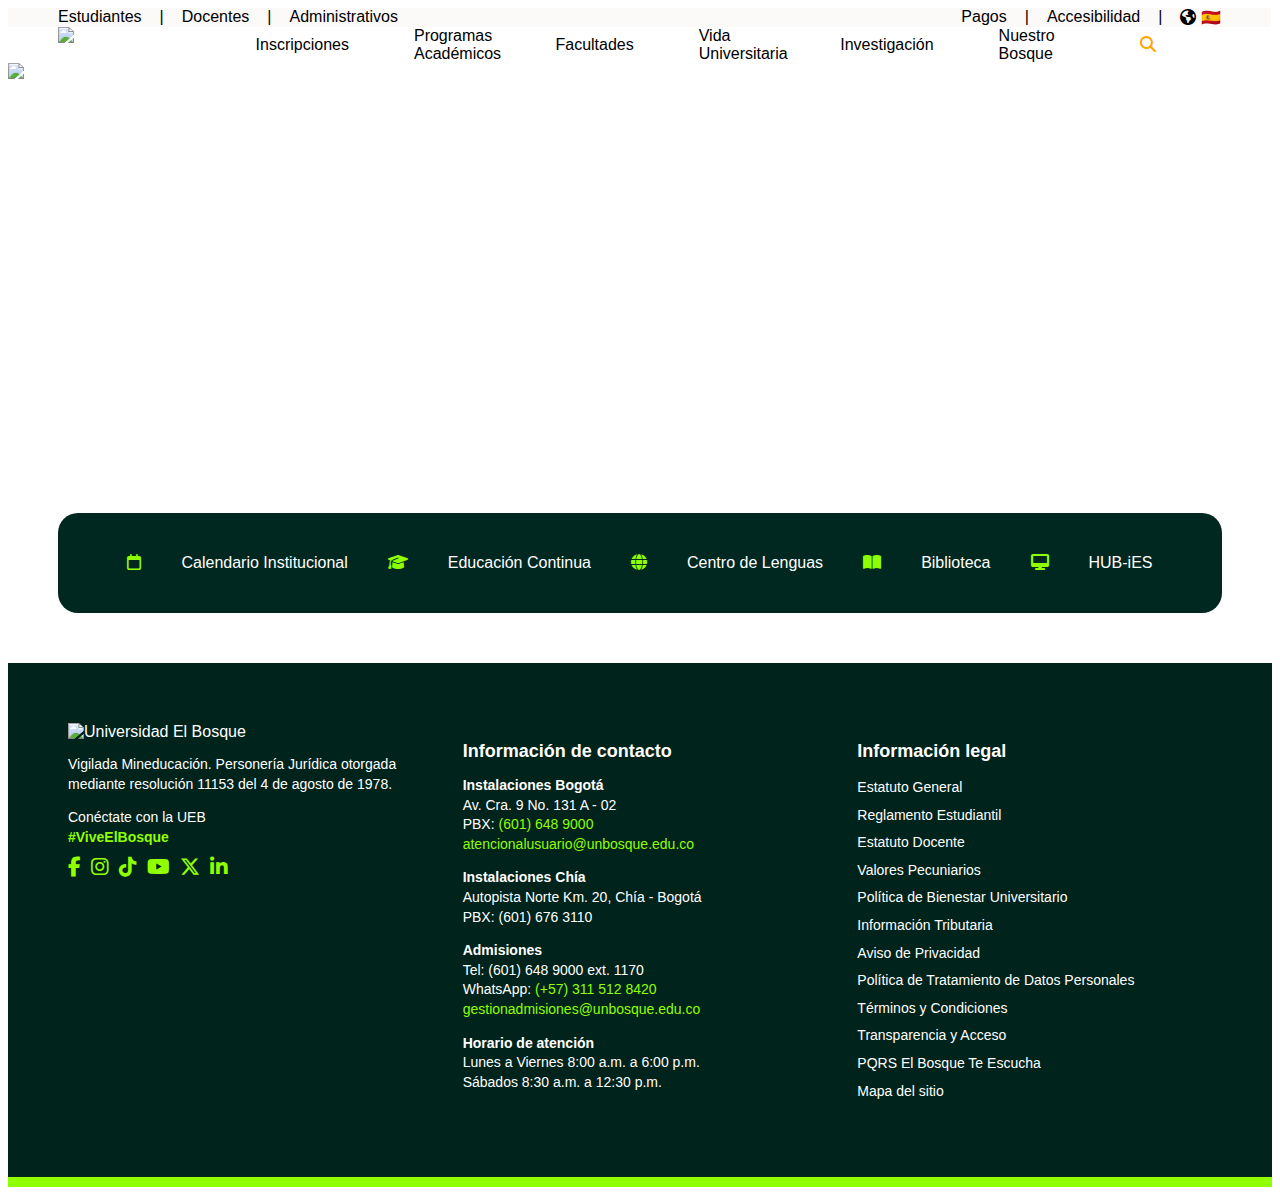
==== Inscripciones.html @ 44167627 "4" ====
<!DOCTYPE html>
<html lang="en">
<head>
    <meta charset="UTF-8">
    <meta name="viewport" content="width=device-width, initial-scale=1.0">
    <title>UNIVERSIDAD EL BOSQUE</title>
    <link rel="stylesheet" href="Estilos.css">
    <link rel="stylesheet" href="https://cdnjs.cloudflare.com/ajax/libs/font-awesome/6.5.0/css/all.min.css">
</head>
<style>
    *{
        font-family: Helvetica, sans-serif;
    }
</style>
<body>
    <div class="flex" style="width: 92%; padding: 0 50px 0 50px; justify-content: space-between; background-color: rgb(252, 249, 249);">
        <div style="display: flex; gap: 18px;">
            <div>Estudiantes</div> |
            <div>Docentes</div> |
            <div>Administrativos</div> 
        </div>
        <div class="flex" style="gap: 18px;">   
            <div>Pagos</div> |
            <div>Accesibilidad</div> |
            <div> <i class="fa-solid fa-earth-americas icono" onclick="toggleMenu()"></i> 🇪🇸
                <div class="menu-idioma" id="menuIdioma">
                    <a href="#">English</a>
                    <a href="#">Français</a>
                  </div>
            </div>
        </div>
    </div>
    <div class="flex" style="padding: 0 50px 0 50px;">
        <div style="width: 18%;">
            <img src="https://artemisa.unbosque.edu.co/serviciosacademicos/consulta/educacioncontinuada/certificadodiploma/assets/imgs/logoUniversidadElBosque.png" width="100%">
        </div>
        <div class="flex" style="padding: 0 10px 0 12px; gap: 65px; align-items: center;">
            <div>Inscripciones</div>
            <a href="Inscripciones.html" class="nav">Programas Académicos</a>
            <div>Facultades</div>
            <div class="nav">Vida Universitaria</div>
            <div>Investigación</div>
            <div class="nav">Nuestro Bosque</div>
            <div class="icon-search"><i class="fa-solid fa-magnifying-glass"></i></div>
        </div>
    </div>
    <div class="flex" style="height: 400px;">
        <img src="https://www.unbosque.edu.co/sites/default/files/2025-03/Banner-home%20normal%201140x450.png" width="100%">
    </div>
    <div style="padding: 50px 50px 50px 50px;">
        <div class="flex" style="border-radius: 20px; background-color: rgb(1, 40, 32); gap: 40px; height: 100px; justify-content: center; align-items: center;
        color: white;">
            <div><i style="color: rgb(144, 255, 0);" class="fa-regular fa-calendar"></i></div>
            <div>Calendario Institucional</div>
            <div><i style="color: rgb(144, 255, 0);" class="fa-solid fa-graduation-cap"></i></div>
            <div>Educación Continua</div>
            <div><i style="color: rgb(144, 255, 0);" class="fa-solid fa-globe"></i></div>
            <div>Centro de Lenguas</div>
            <div><i style="color: rgb(144, 255, 0);" class="fa-solid fa-book-open"></i></div>
            <div>Biblioteca</div>
            <div><i style="color: rgb(144, 255, 0);" class="fa-solid fa-desktop"></i></div>
            <div>HUB-iES</div>
        </div>
    </div>
    
    <script>
        function toggleMenu() {
          var menu = document.getElementById("menuIdioma");
          menu.style.display = menu.style.display === "block" ? "none" : "block";
        }
    
        document.addEventListener("click", function(event) {
          const icono = document.querySelector(".icono");
          const menu = document.getElementById("menuIdioma");
          if (!icono.contains(event.target) && !menu.contains(event.target)) {
            menu.style.display = "none";
          }
        });
    </script>
    <footer class="footer-ueb">
        <div class="footer-col logo">
          <img src="https://www.unbosque.edu.co/sites/default/files/2024-09/logo-footer.svg" alt="Universidad El Bosque" />
          <p>Vigilada Mineducación. Personería Jurídica otorgada mediante resolución 11153 del 4 de agosto de 1978.</p>
          <p>Conéctate con la UEB<br><span class="hashtag">#ViveElBosque</span></p>
          <div class="social-icons">
            <i class="fab fa-facebook-f"></i>
            <i class="fab fa-instagram"></i>
            <i class="fab fa-tiktok"></i>
            <i class="fab fa-youtube"></i>
            <i class="fab fa-x-twitter"></i>
            <i class="fab fa-linkedin-in"></i>
          </div>
        </div>
      
        <div class="footer-col contacto">
          <h3>Información de contacto</h3>
          <p><strong>Instalaciones Bogotá</strong><br>
          Av. Cra. 9 No. 131 A - 02<br>
          PBX: <span class="verde">(601) 648 9000</span><br>
          <span class="verde">atencionalusuario@unbosque.edu.co</span></p>
      
          <p><strong>Instalaciones Chía</strong><br>
          Autopista Norte Km. 20, Chía - Bogotá<br>
          PBX: (601) 676 3110</p>
      
          <p><strong>Admisiones</strong><br>
          Tel: (601) 648 9000 ext. 1170<br>
          WhatsApp: <span class="verde">(+57) 311 512 8420</span><br>
          <span class="verde">gestionadmisiones@unbosque.edu.co</span></p>
      
          <p><strong>Horario de atención</strong><br>
          Lunes a Viernes 8:00 a.m. a 6:00 p.m.<br>
          Sábados 8:30 a.m. a 12:30 p.m.</p>
        </div>
      
        <div class="footer-col legal">
          <h3>Información legal</h3>
          <ul>
            <li>Estatuto General</li>
            <li>Reglamento Estudiantil</li>
            <li>Estatuto Docente</li>
            <li>Valores Pecuniarios</li>
            <li>Política de Bienestar Universitario</li>
            <li>Información Tributaria</li>
            <li>Aviso de Privacidad</li>
            <li>Política de Tratamiento de Datos Personales</li>
            <li>Términos y Condiciones</li>
            <li>Transparencia y Acceso</li>
            <li>PQRS El Bosque Te Escucha</li>
            <li>Mapa del sitio</li>
          </ul>
        </div>
    </footer>
    <div style="background-color: rgb(144, 255, 0); width: 100%; height: 10px;"></div>
</body>
</html>
---- Estilos.css ----
.menu-idioma {
    display: none;
    position: absolute;
    background-color: white;
    border: 1px solid #ddd;
    box-shadow: 0px 8px 16px rgba(0,0,0,0.2);
    padding: 10px;
    z-index: 1;
    border-radius: 8px;
}

.menu-idioma a {
    display: block;
    padding: 5px 10px;
    text-decoration: none;
    color: black;
}

.menu-idioma a:hover {
    background-color: #f1f1f1;
}
.nav{
    flex-wrap: wrap;
    width: 8%;
    text-decoration: none; 
    color: black;
}
.icon-search{
    color: orange;
}

.flex{
    display: flex; 
}

.footer-ueb {
    display: flex;
    justify-content: space-between;
    flex-wrap: wrap;
    background-color: #00231b;
    color: white;
    padding: 40px;
    font-family: Arial, sans-serif;
}
  
.footer-col {
    flex: 1;
    min-width: 280px;
    margin: 20px;
}
  
.footer-col h3 {
    font-size: 18px;
    margin-bottom: 10px;
}
  
.footer-col p,
.footer-col li {
    font-size: 14px;
    margin-bottom: 8px;
    line-height: 1.4;
}
  
.footer-col ul {
    list-style: none;
    padding: 0;
}
  
.footer-col .verde {
    color: rgb(144, 255, 0);
}
  
.footer-col .hashtag {
    color: rgb(144, 255, 0);
    font-weight: bold;
}
  
.social-icons {
    display: flex;
    gap: 10px;
    margin-top: 10px;
}
  
.social-icons i {
    font-size: 20px;
    color: rgb(144, 255, 0);
    cursor: pointer;
}
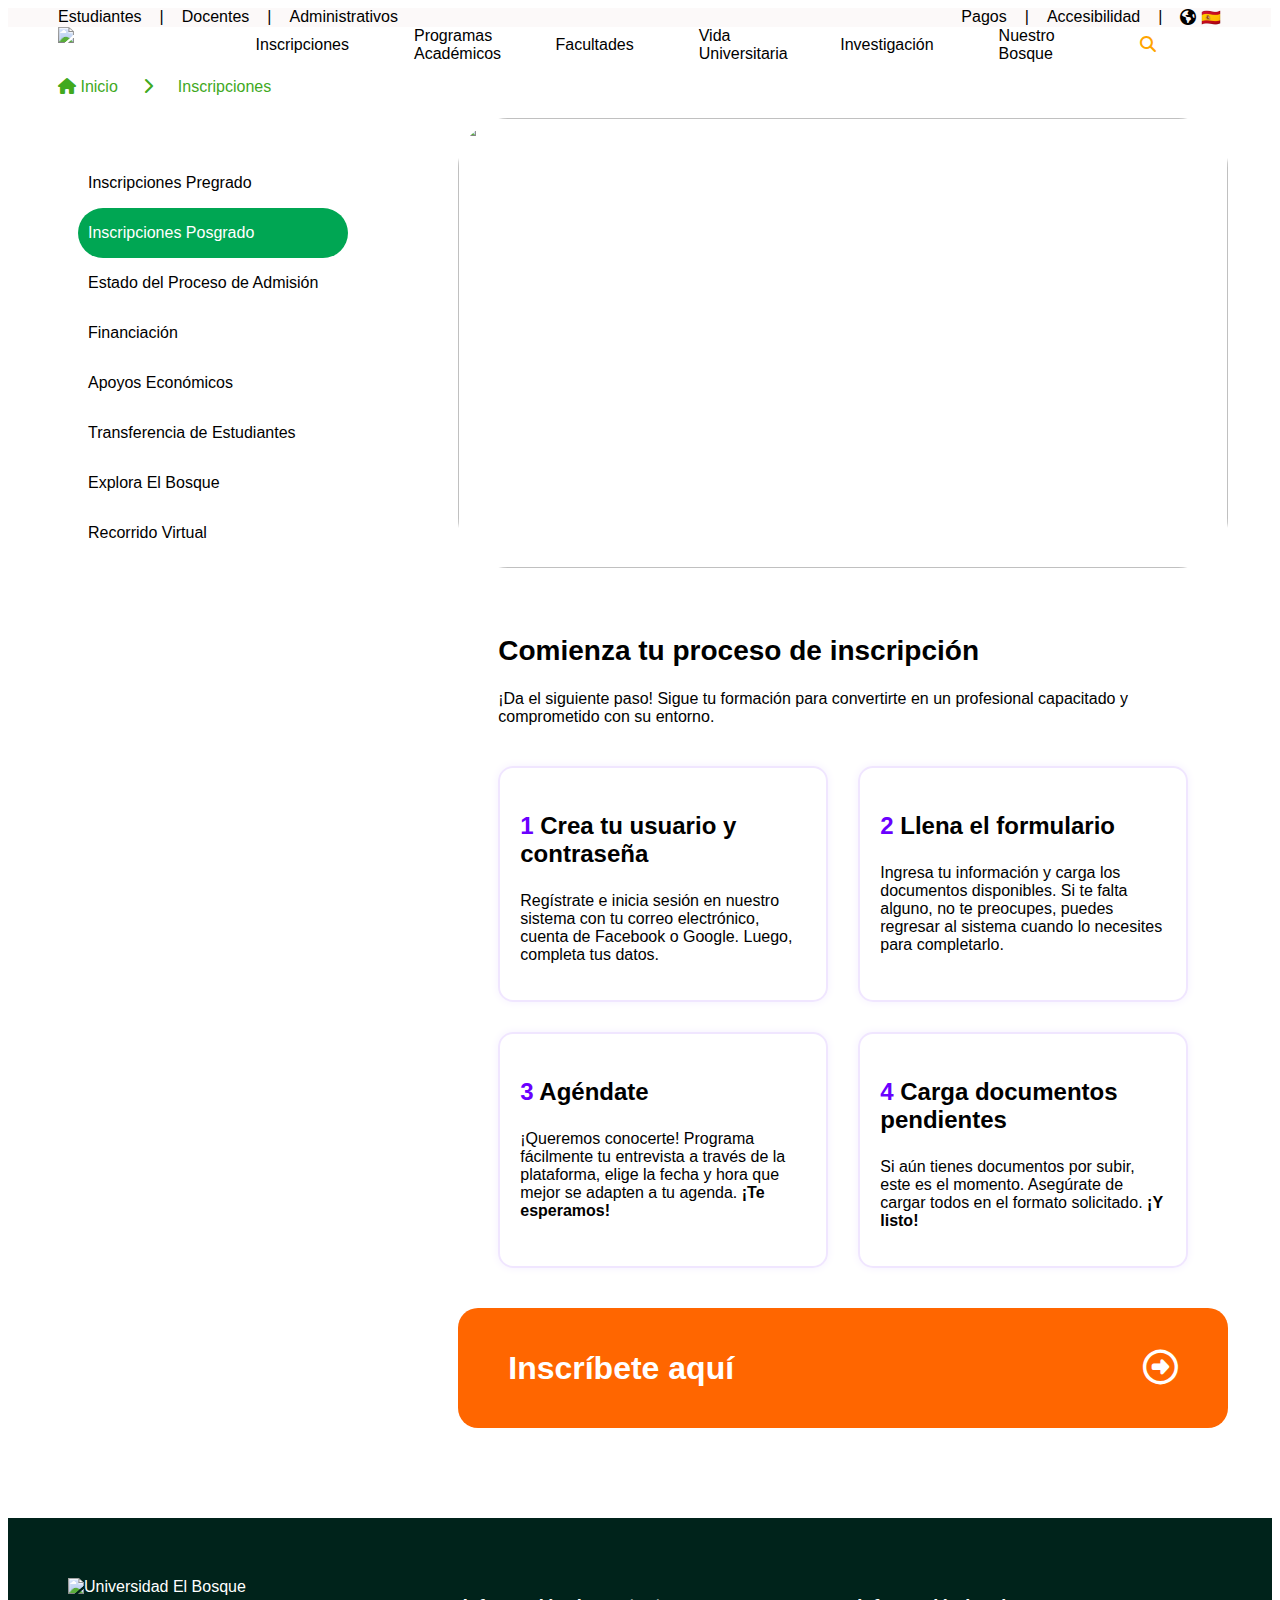
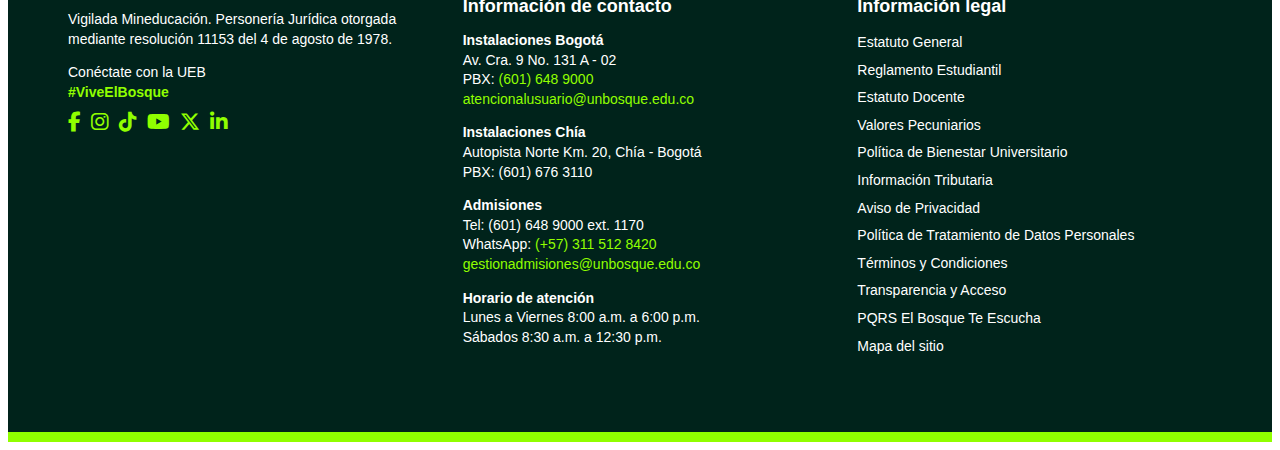
==== commit 3842d770: "5" ====
--- a/Inscripciones.html
+++ b/Inscripciones.html
@@ -1,16 +1,16 @@
 <!DOCTYPE html>
 <html lang="en">
 <head>
-    <meta charset="UTF-8">
-    <meta name="viewport" content="width=device-width, initial-scale=1.0">
-    <title>UNIVERSIDAD EL BOSQUE</title>
-    <link rel="stylesheet" href="Estilos.css">
-    <link rel="stylesheet" href="https://cdnjs.cloudflare.com/ajax/libs/font-awesome/6.5.0/css/all.min.css">
+  <meta charset="UTF-8">
+  <meta name="viewport" content="width=device-width, initial-scale=1.0">
+  <title>UNIVERSIDAD EL BOSQUE</title>
+  <link rel="stylesheet" href="Estilos.css">
+  <link rel="stylesheet" href="https://cdnjs.cloudflare.com/ajax/libs/font-awesome/6.5.0/css/all.min.css">
 </head>
 <style>
-    *{
-        font-family: Helvetica, sans-serif;
-    }
+  *{
+      font-family: Helvetica, sans-serif;
+  }
 </style>
 <body>
     <div class="flex" style="width: 92%; padding: 0 50px 0 50px; justify-content: space-between; background-color: rgb(252, 249, 249);">
@@ -26,7 +26,7 @@
                 <div class="menu-idioma" id="menuIdioma">
                     <a href="#">English</a>
                     <a href="#">Français</a>
-                  </div>
+                </div>
             </div>
         </div>
     </div>
@@ -44,25 +44,62 @@
             <div class="icon-search"><i class="fa-solid fa-magnifying-glass"></i></div>
         </div>
     </div>
-    <div class="flex" style="height: 400px;">
-        <img src="https://www.unbosque.edu.co/sites/default/files/2025-03/Banner-home%20normal%201140x450.png" width="100%">
+
+    <div class="flex" style="width: 50%; height: 40px; padding: 15px 0 0 50px; gap: 25px; color: rgba(65, 169, 30, 1);">
+      <div><a href="Index.html"  style="color: rgba(65, 169, 30, 1); text-decoration: none; ">
+        <i class="fa-solid fa-house"></i>  Inicio</a>
+      </div>
+      <div><i class="fa-solid fa-chevron-right"></i></div>
+      <div>Inscripciones</div>
     </div>
-    <div style="padding: 50px 50px 50px 50px;">
-        <div class="flex" style="border-radius: 20px; background-color: rgb(1, 40, 32); gap: 40px; height: 100px; justify-content: center; align-items: center;
-        color: white;">
-            <div><i style="color: rgb(144, 255, 0);" class="fa-regular fa-calendar"></i></div>
-            <div>Calendario Institucional</div>
-            <div><i style="color: rgb(144, 255, 0);" class="fa-solid fa-graduation-cap"></i></div>
-            <div>Educación Continua</div>
-            <div><i style="color: rgb(144, 255, 0);" class="fa-solid fa-globe"></i></div>
-            <div>Centro de Lenguas</div>
-            <div><i style="color: rgb(144, 255, 0);" class="fa-solid fa-book-open"></i></div>
-            <div>Biblioteca</div>
-            <div><i style="color: rgb(144, 255, 0);" class="fa-solid fa-desktop"></i></div>
-            <div>HUB-iES</div>
+
+    <div class="flex" style="width: 91%; height: 1350px; padding: 0 50px 50px 70px;">
+      <div style="width: 30%; justify-content: center; align-items: center; padding: 40px 20px 0 0;">
+        <div class="barra-lateral">Inscripciones Pregrado</div>
+        <div class="barra-lateral" style="border-radius: 30px; color: white; background-color: #00A653;">Inscripciones Posgrado</div>
+        <div class="barra-lateral">Estado del Proceso de Admisión</div>
+        <div class="barra-lateral">Financiación</div>
+        <div class="barra-lateral">Apoyos Económicos</div>
+        <div class="barra-lateral">Transferencia de Estudiantes</div>
+        <div class="barra-lateral">Explora El Bosque</div>
+        <div class="barra-lateral">Recorrido Virtual</div>
+      </div>
+      <div class="imag-post">
+        <img style="border-radius: 50px;" src="https://www.unbosque.edu.co/sites/default/files/2025-02/Inscripciones%20posgrados_0.jpg" alt="" width="770px" height="450px">
+        <section style="padding: 40px; font-family: sans-serif;">
+          <h2 style="font-size: 28px; font-weight: bold;">Comienza tu proceso de inscripción</h2>
+          <p style="margin-bottom: 40px;">¡Da el siguiente paso! Sigue tu formación para convertirte en un profesional capacitado y comprometido con su entorno.</p>
+  
+          <div class="flex" style="flex-direction: column; gap: 30px;">
+            <div class="flex" style="gap: 30px;">
+              <div style="flex: 1; border: 2px solid #f0e6ff; border-radius: 15px; padding: 20px; box-shadow: 0 0 10px #f5f0ff;">
+                <h3 style="color: #6a00ff; font-size: 24px; font-weight: bold;">1 <span style="color: black;">Crea tu usuario y contraseña</span></h3>
+                <p>Regístrate e inicia sesión en nuestro sistema con tu correo electrónico, cuenta de Facebook o Google. Luego, completa tus datos.</p>
+              </div>
+              <div style="flex: 1; border: 2px solid #f0e6ff; border-radius: 15px; padding: 20px; box-shadow: 0 0 10px #f5f0ff;">
+                <h3 style="color: #6a00ff; font-size: 24px; font-weight: bold;">2 <span style="color: black;">Llena el formulario</span></h3>
+                <p>Ingresa tu información y carga los documentos disponibles. Si te falta alguno, no te preocupes, puedes regresar al sistema cuando lo necesites para completarlo.</p>
+              </div>
+            </div>
+            <div class="flex" style="gap: 30px;">
+              <div style="flex: 1; border: 2px solid #f0e6ff; border-radius: 15px; padding: 20px; box-shadow: 0 0 10px #f5f0ff;">
+                <h3 style="color: #6a00ff; font-size: 24px; font-weight: bold;">3 <span style="color: black;">Agéndate</span></h3>
+                <p>¡Queremos conocerte! Programa fácilmente tu entrevista a través de la plataforma, elige la fecha y hora que mejor se adapten a tu agenda. <strong>¡Te esperamos!</strong></p>
+              </div>
+              <div style="flex: 1; border: 2px solid #f0e6ff; border-radius: 15px; padding: 20px; box-shadow: 0 0 10px #f5f0ff;">
+                <h3 style="color: #6a00ff; font-size: 24px; font-weight: bold;">4 <span style="color: black;">Carga documentos pendientes</span></h3>
+                <p>Si aún tienes documentos por subir, este es el momento. Asegúrate de cargar todos en el formato solicitado. <strong>¡Y listo!</strong></p>
+              </div>
+            </div>
+          </div>
+        </section>
+        <div class="inscribete">
+          <div class="inscribete-letra">Inscríbete aquí</div>
+          <div class="inscribete-icon"><i class="fa-regular fa-circle-right"></i></div>
         </div>
+      </div>
     </div>
-    
+
     <script>
         function toggleMenu() {
           var menu = document.getElementById("menuIdioma");
@@ -77,6 +114,7 @@
           }
         });
     </script>
+
     <footer class="footer-ueb">
         <div class="footer-col logo">
           <img src="https://www.unbosque.edu.co/sites/default/files/2024-09/logo-footer.svg" alt="Universidad El Bosque" />
--- a/Estilos.css
+++ b/Estilos.css
@@ -31,6 +31,18 @@
 
 .flex{
     display: flex; 
+}
+
+.calendar{
+    display: flex;
+    border-radius: 20px;
+    background-color: rgb(1, 40, 32);
+    gap: 25px;
+    height: 100px;
+    justify-content: center;
+    align-items: center;
+    color: white;
+    font-weight: bold;
 }
 
 .footer-ueb {
@@ -86,3 +98,42 @@
     color: rgb(144, 255, 0);
     cursor: pointer;
 }  
+
+.barra-lateral{
+    display: flex;
+    width: 100%;
+    height: 50px;
+    align-items: center;
+    padding: 0 0 0 10px;
+}
+
+.imag-post{
+    height: 100%;
+    width: 83%;
+    padding: 0 0 0 100px;
+}
+
+.inscribete{
+    display: flex;
+    justify-content: space-between;
+    align-items: center;
+    border-radius: 20px;
+    background-color: rgb(255, 102, 0);
+    width: 770px;
+    height: 120px;
+    justify-content: space-between;
+}
+
+.inscribete-letra{
+    color: white;
+    font-weight: bold;
+    padding: 20px 30px;
+    font-size: 32px;
+    padding: 0 0 0 50px;
+}
+
+.inscribete-icon{
+    color: white;
+    padding: 0 50px 0 0;
+    font-size: 35px;
+}
